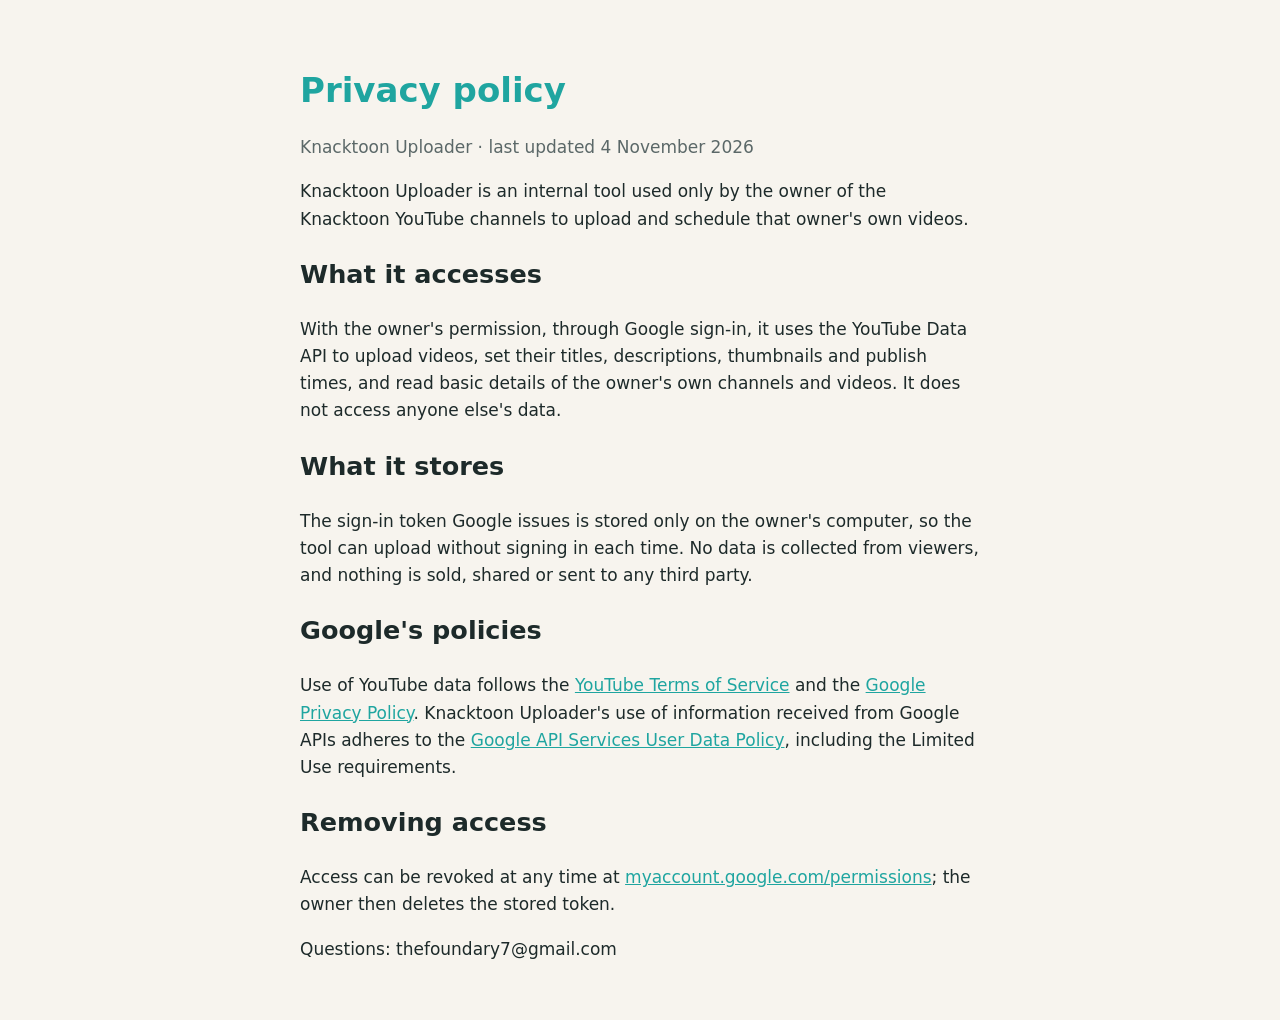
==== privacy.html @ b50274b5 "Home page, privacy policy and terms for Knacktoon Uploader" ====
<!doctype html><html lang="en"><head><meta charset="utf-8"><meta name="viewport" content="width=device-width,initial-scale=1">
<title>Knacktoon Privacy</title><link rel="stylesheet" href="style.css"></head><body><main>
<h1>Privacy policy</h1><p class="muted">Knacktoon Uploader · last updated 4 November 2026</p>
<p>Knacktoon Uploader is an internal tool used only by the owner of the Knacktoon YouTube channels to upload and schedule that owner's own videos.</p>
<h2>What it accesses</h2>
<p>With the owner's permission, through Google sign-in, it uses the YouTube Data API to upload videos, set their titles, descriptions, thumbnails and publish times, and read basic details of the owner's own channels and videos. It does not access anyone else's data.</p>
<h2>What it stores</h2>
<p>The sign-in token Google issues is stored only on the owner's computer, so the tool can upload without signing in each time. No data is collected from viewers, and nothing is sold, shared or sent to any third party.</p>
<h2>Google's policies</h2>
<p>Use of YouTube data follows the <a href="https://www.youtube.com/t/terms">YouTube Terms of Service</a> and the <a href="https://policies.google.com/privacy">Google Privacy Policy</a>. Knacktoon Uploader's use of information received from Google APIs adheres to the <a href="https://developers.google.com/terms/api-services-user-data-policy">Google API Services User Data Policy</a>, including the Limited Use requirements.</p>
<h2>Removing access</h2>
<p>Access can be revoked at any time at <a href="https://myaccount.google.com/permissions">myaccount.google.com/permissions</a>; the owner then deletes the stored token.</p>
<p>Questions: thefoundary7@gmail.com</p>
</main></body></html>
---- style.css ----
:root{--bg:#f7f4ee;--fg:#1d2a2a;--accent:#1FA5A0;--muted:#5b6868}
@media (prefers-color-scheme:dark){:root{--bg:#141a1a;--fg:#e9efee;--accent:#4cc9c3;--muted:#9aa8a7}}
body{margin:0;background:var(--bg);color:var(--fg);font:17px/1.6 system-ui,sans-serif}
main{max-width:680px;margin:0 auto;padding:40px 16px}
h1{color:var(--accent);margin-bottom:4px}a{color:var(--accent)}small,.muted{color:var(--muted)}
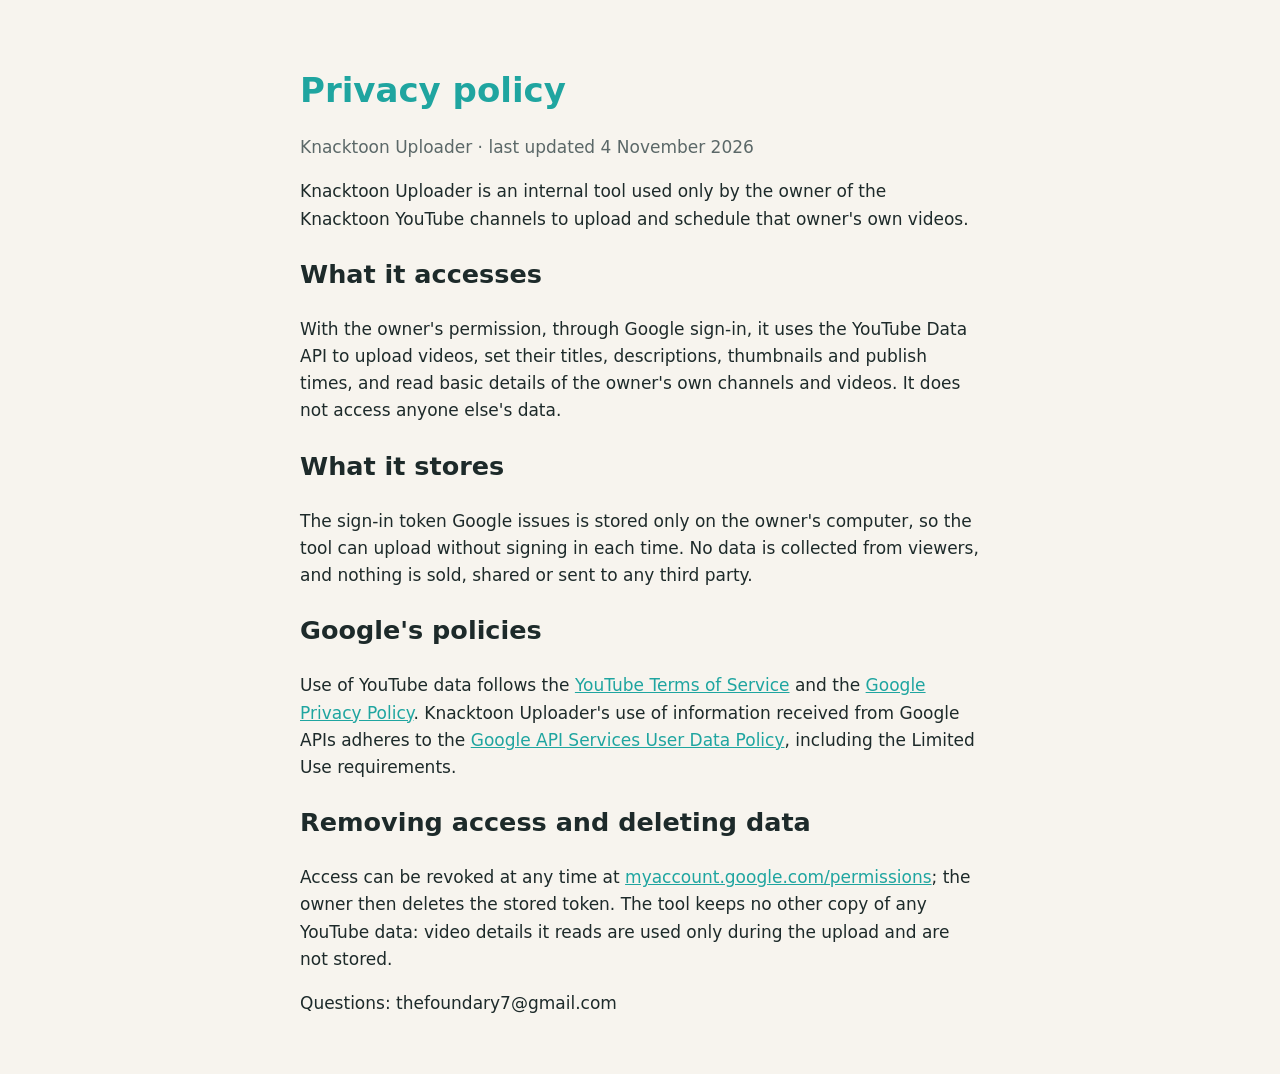
==== commit ef911211: "Home page: YouTube API Services notice; privacy: data deletion" ====
--- a/privacy.html
+++ b/privacy.html
@@ -8,7 +8,7 @@
 <p>The sign-in token Google issues is stored only on the owner's computer, so the tool can upload without signing in each time. No data is collected from viewers, and nothing is sold, shared or sent to any third party.</p>
 <h2>Google's policies</h2>
 <p>Use of YouTube data follows the <a href="https://www.youtube.com/t/terms">YouTube Terms of Service</a> and the <a href="https://policies.google.com/privacy">Google Privacy Policy</a>. Knacktoon Uploader's use of information received from Google APIs adheres to the <a href="https://developers.google.com/terms/api-services-user-data-policy">Google API Services User Data Policy</a>, including the Limited Use requirements.</p>
-<h2>Removing access</h2>
-<p>Access can be revoked at any time at <a href="https://myaccount.google.com/permissions">myaccount.google.com/permissions</a>; the owner then deletes the stored token.</p>
+<h2>Removing access and deleting data</h2>
+<p>Access can be revoked at any time at <a href="https://myaccount.google.com/permissions">myaccount.google.com/permissions</a>; the owner then deletes the stored token. The tool keeps no other copy of any YouTube data: video details it reads are used only during the upload and are not stored.</p>
 <p>Questions: thefoundary7@gmail.com</p>
 </main></body></html>
